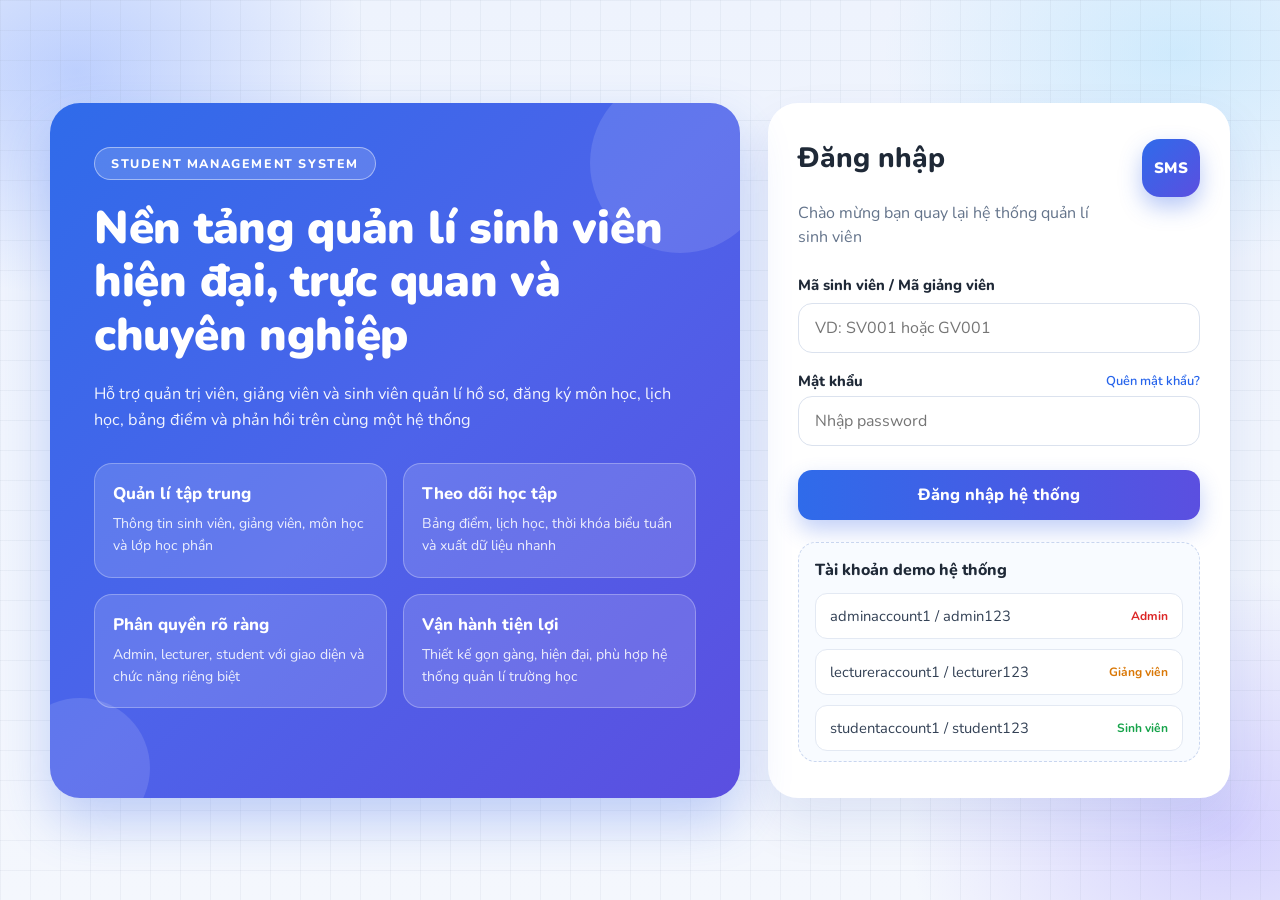
==== app/dashboard.html @ abd5e18e "êqreqwr" ====
<!DOCTYPE html>
<html lang="vi">
<head>
    <meta charset="UTF-8">
    <meta name="viewport" content="width=device-width, initial-scale=1.0">
    <title>Hệ thống quản lý sinh viên</title>
    <!-- Font Awesome 6.5.1 CDN -->
    <link rel="stylesheet" href="https://cdnjs.cloudflare.com/ajax/libs/font-awesome/6.5.1/css/all.min.css">
    <link rel="stylesheet" href="css/style.css?v=20261029r">
</head>
<body>
    <div class="app-container">
        <!-- ============ TOP HEADER CARD ============ -->
        <header class="top-header-card">
            <div class="header-brand-info">
                <span class="app-tag">School Management System</span>
                <h1>Hệ thống quản lí sinh viên</h1>
                <p>Quản lý hồ sơ, bảng điểm và lịch học trên cùng một giao diện</p>
            </div>
            <div class="header-actions">
                <button class="btn-icon-square" id="btnNotifications" title="Thông báo hệ thống">
                    <i class="fa-solid fa-bell" style="color: #f59e0b;"></i>
                </button>
                <div class="user-profile-pill">
                    <span class="pill-avatar" id="headerAvatar">S</span>
                    <span class="pill-name" id="headerUserName">Xin chào, System Admin</span>
                    <span class="pill-role" id="headerUserRole">Quản trị viên</span>
                </div>
                <button class="btn-pill btn-pill-light" id="btnResetData" style="display:none;" title="Khôi phục dữ liệu mẫu hệ thống">
                    <i class="fa-solid fa-arrows-rotate"></i> Reset dữ liệu
                </button>
                <button class="btn-pill btn-pill-light" id="btnChangePassword" style="display:none;">
                    Đổi mật khẩu
                </button>
                <button class="btn-pill btn-pill-danger" id="btnLogout">
                    Đăng xuất
                </button>
            </div>
        </header>

        <!-- ============ MAIN BODY (SIDEBAR + CONTENT) ============ -->
        <div class="app-body-wrapper">
            <!-- Sidebar -->
            <aside class="app-sidebar" id="sidebar">
                <div class="sidebar-profile-card">
                    <div class="sidebar-profile-avatar" id="sidebarAvatar">SM</div>
                    <div class="sidebar-profile-info">
                        <div class="title" id="sidebarRoleTitle">Quản trị viên</div>
                        <div class="subtitle" id="sidebarGreeting">Xin chào System Admin</div>
                    </div>
                </div>

                <div class="sidebar-menu-list" id="sidebarNav">
                    <!-- Nav items will be dynamically updated by App based on role -->
                </div>
            </aside>

            <!-- Main Content Pane -->
            <main class="main-content-pane">
                <div class="page-title-banner" id="pageBanner">
                    <span class="sub-label" id="pageCategoryLabel">BẢNG ĐIỀU KHIỂN</span>
                    <h2 id="pageMainTitle">Tổng quan</h2>
                    <p id="pageSubTitle">Thống kê hệ thống và dữ liệu nhanh</p>
                </div>

                <!-- Content Area -->
                <div id="contentArea">
                    <!-- Loaded dynamically by JS modules -->
                </div>

                <!-- Nút Hướng dẫn đặt ở cuối trang -->
                <div class="page-help-footer">
                    <button class="btn btn-sm btn-outline-primary" id="btnPageHelp" title="Hướng dẫn thao tác và quy tắc nghiệp vụ của trang này">
                        <i class="fa-solid fa-circle-question"></i> Hướng dẫn
                    </button>
                </div>
            </main>
        </div>
    </div>

    <!-- ============ MODAL OVERLAY ============ -->
    <div class="modal-overlay" id="modalOverlay">
        <div class="modal" id="modalContent"></div>
    </div>

    <!-- ============ TOAST CONTAINER ============ -->
    <div class="toast-container" id="toastContainer"></div>

    <!-- ============ SCRIPTS ============ -->
    <script src="https://code.jquery.com/jquery-3.7.1.min.js"></script>
    <!-- Gọi API backend bằng jQuery AJAX -->
    <script src="js/api.js?v=20261026b"></script>

    <!-- UI Components -->
    <script src="js/components/toast.js?v=20261026b"></script>
    <script src="js/components/modal.js?v=20261026b"></script>
    <script src="js/components/header.js?v=20261026b"></script>
    <script src="js/components/sidebar.js?v=20261029a"></script>
    <script src="js/components/dashboard.js?v=20261026b"></script>
    <script src="js/components/help.js?v=20261029c"></script>
    <script src="js/components/giai-thich-diem.js?v=20261026b"></script>

    <!-- App Orchestrator & Router -->
    <script src="js/app.js?v=20261029d"></script>

    <!-- Business Modules -->
    <script src="js/chuong-trinh-dao-tao.js?v=20261026b"></script>
    <script src="js/co-cau-dao-tao.js?v=20261026b"></script>
    <script src="js/mon-hoc.js?v=20261029d"></script>
    <script src="js/lop-hoc-phan.js?v=20261029p"></script>
    <script src="js/dang-ky.js?v=20261029e"></script>
    <script src="js/tkb.js?v=20261029b"></script>
    <script src="js/diem-danh.js?v=20261026b"></script>
    <script src="js/diem.js?v=20261029d"></script>
    <script src="js/ket-qua.js?v=20261026b"></script>
    <script src="js/hoc-ky.js?v=20261026b"></script>
    <script src="js/ds-dang-ky.js?v=20261026b"></script>
    <script src="js/tra-cuu-diem.js?v=20261026b"></script>
    <script src="js/tin-tuc.js?v=20261030c"></script>
    <script src="js/kien-nghi.js?v=20261026b"></script>
    <script src="js/users.js?v=20261029d"></script>
</body>
</html>
---- app/css/style.css ----
/* ================================================================
   STYLE.CSS - Master Stylesheet (Modular Components Architecture)
   ================================================================ */

@import url('base.css');
@import url('header.css');
@import url('sidebar.css');
@import url('components.css');
@import url('timetable.css');
@import url('theme.css');
@import url('old-theme.css');
@import url('layout.css');
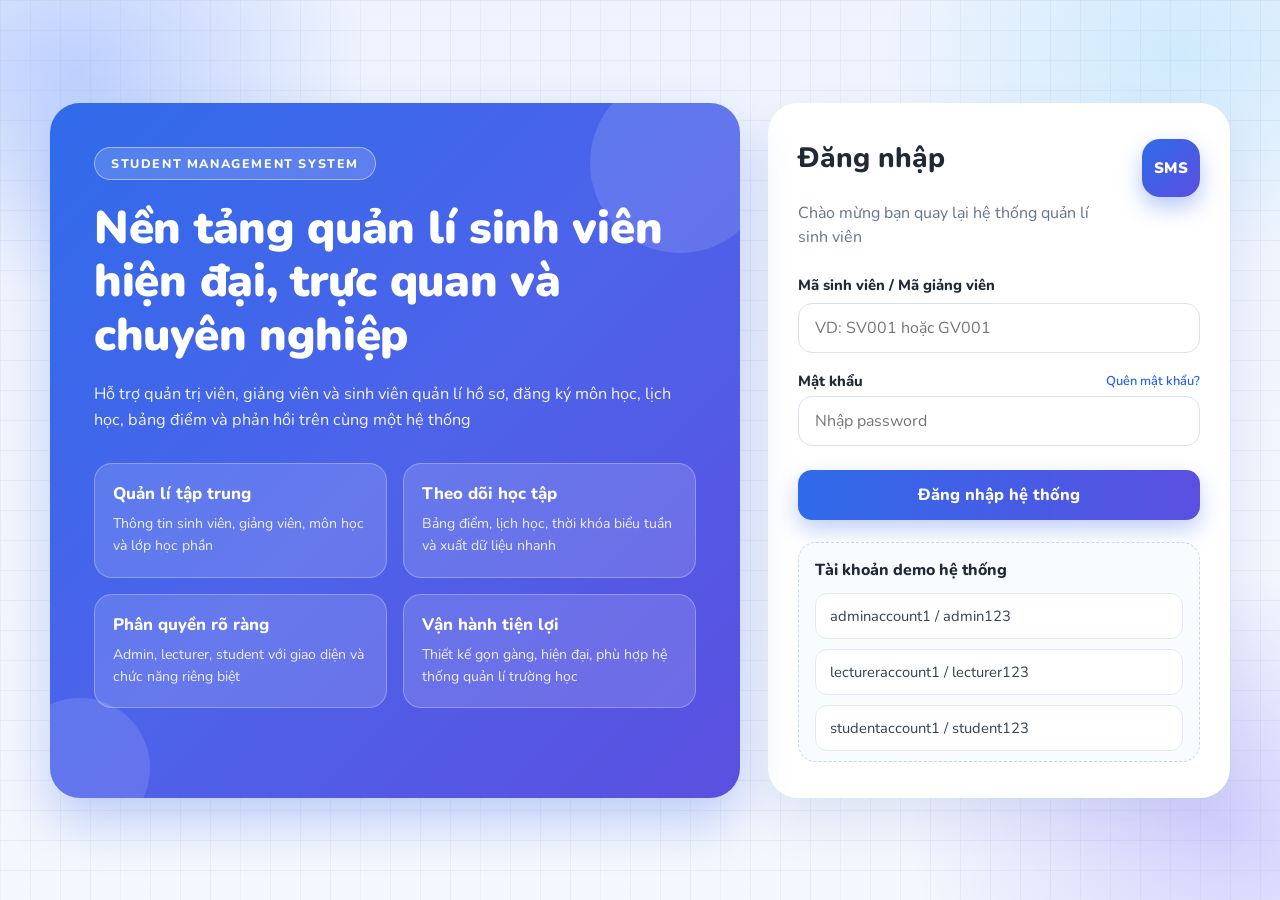
==== commit de0c7358: "dfasfa" ====
--- a/app/dashboard.html
+++ b/app/dashboard.html
@@ -6,7 +6,7 @@
     <title>Hệ thống quản lý sinh viên</title>
     <!-- Font Awesome 6.5.1 CDN -->
     <link rel="stylesheet" href="https://cdnjs.cloudflare.com/ajax/libs/font-awesome/6.5.1/css/all.min.css">
-    <link rel="stylesheet" href="css/style.css?v=20261029r">
+    <link rel="stylesheet" href="css/style.css?v=20261030q">
 </head>
 <body>
     <div class="app-container">
@@ -94,30 +94,30 @@
     <!-- UI Components -->
     <script src="js/components/toast.js?v=20261026b"></script>
     <script src="js/components/modal.js?v=20261026b"></script>
-    <script src="js/components/header.js?v=20261026b"></script>
-    <script src="js/components/sidebar.js?v=20261029a"></script>
+    <script src="js/components/header.js?v=20261030n"></script>
+    <script src="js/components/sidebar.js?v=20261030e"></script>
     <script src="js/components/dashboard.js?v=20261026b"></script>
-    <script src="js/components/help.js?v=20261029c"></script>
-    <script src="js/components/giai-thich-diem.js?v=20261026b"></script>
+    <script src="js/components/help.js?v=20261030e"></script>
+    <script src="js/components/giai-thich-diem.js?v=20261030e"></script>
 
     <!-- App Orchestrator & Router -->
-    <script src="js/app.js?v=20261029d"></script>
+    <script src="js/app.js?v=20261030n"></script>
 
     <!-- Business Modules -->
-    <script src="js/chuong-trinh-dao-tao.js?v=20261026b"></script>
-    <script src="js/co-cau-dao-tao.js?v=20261026b"></script>
-    <script src="js/mon-hoc.js?v=20261029d"></script>
-    <script src="js/lop-hoc-phan.js?v=20261029p"></script>
-    <script src="js/dang-ky.js?v=20261029e"></script>
-    <script src="js/tkb.js?v=20261029b"></script>
-    <script src="js/diem-danh.js?v=20261026b"></script>
-    <script src="js/diem.js?v=20261029d"></script>
-    <script src="js/ket-qua.js?v=20261026b"></script>
-    <script src="js/hoc-ky.js?v=20261026b"></script>
-    <script src="js/ds-dang-ky.js?v=20261026b"></script>
+    <script src="js/chuong-trinh-dao-tao.js?v=20261030n"></script>
+    <script src="js/co-cau-dao-tao.js?v=20261030n"></script>
+    <script src="js/mon-hoc.js?v=20261030n"></script>
+    <script src="js/lop-hoc-phan.js?v=20261030n"></script>
+    <script src="js/dang-ky.js?v=20261030e"></script>
+    <script src="js/tkb.js?v=20261030e"></script>
+    <script src="js/diem-danh.js?v=20261030n"></script>
+    <script src="js/diem.js?v=20261030n"></script>
+    <script src="js/ket-qua.js?v=20261030c"></script>
+    <script src="js/hoc-ky.js?v=20261030n"></script>
+    <script src="js/ds-dang-ky.js?v=20261030n"></script>
     <script src="js/tra-cuu-diem.js?v=20261026b"></script>
-    <script src="js/tin-tuc.js?v=20261030c"></script>
-    <script src="js/kien-nghi.js?v=20261026b"></script>
-    <script src="js/users.js?v=20261029d"></script>
+    <script src="js/tin-tuc.js?v=20261030n"></script>
+    <script src="js/kien-nghi.js?v=20261030n"></script>
+    <script src="js/users.js?v=20261030n"></script>
 </body>
 </html>
--- a/app/css/style.css
+++ b/app/css/style.css
@@ -9,4 +9,4 @@
 @import url('timetable.css');
 @import url('theme.css');
 @import url('old-theme.css');
-@import url('layout.css');
+@import url('layout.css?v=20261030n');
